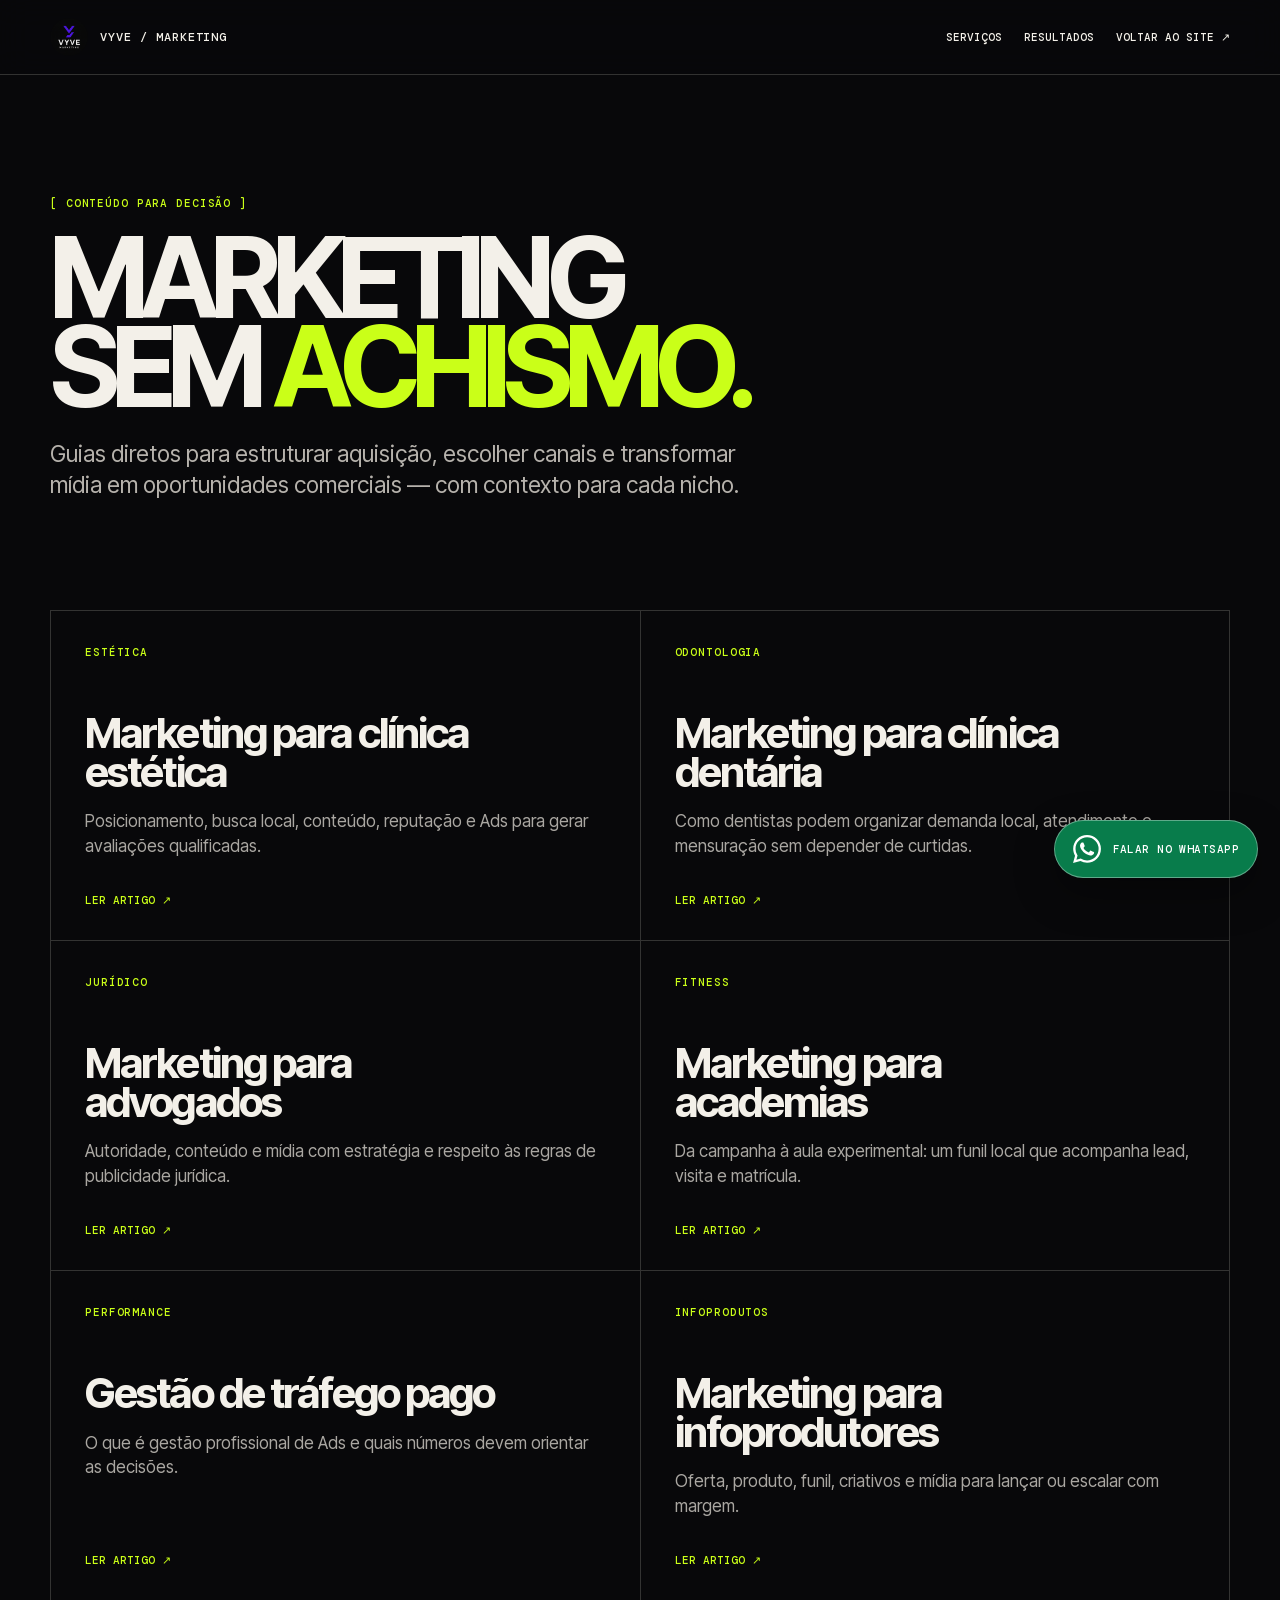
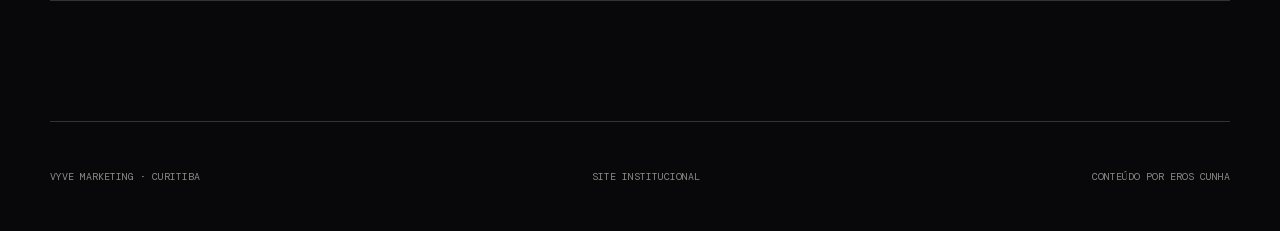
==== blog/index.html @ 0fe10451 "feat: redesign site and add niche content hub" ====
<!doctype html>
<html lang="pt-BR">
<head>
  <meta charset="utf-8">
  <meta name="viewport" content="width=device-width, initial-scale=1">
  <title>Marketing Digital e Tráfego Pago | Blog VYVE</title>
  <meta name="description" content="Guias de marketing digital e tráfego pago para clínicas, dentistas, advogados, academias e infoprodutores.">
  <link rel="canonical" href="https://vyvemarketing.github.io/vyve-marketing-site/blog/">
  <meta property="og:title" content="Conteúdos de marketing e performance | VYVE">
  <meta property="og:description" content="Estratégias práticas de aquisição, Ads, conteúdo e conversão para diferentes nichos.">
  <meta property="og:image" content="https://vyvemarketing.github.io/vyve-marketing-site/assets/generated/hero-ads-workstation.webp">
  <link rel="icon" type="image/png" href="../assets/brand/logo-vyve.png">
  <link rel="stylesheet" href="blog.css">
  <script type="application/ld+json">{"@context":"https://schema.org","@type":"CollectionPage","name":"Conteúdos de marketing e performance da VYVE","url":"https://vyvemarketing.github.io/vyve-marketing-site/blog/","publisher":{"@type":"Organization","name":"VYVE Marketing","url":"https://vyvemarketing.github.io/vyve-marketing-site/"}}</script>
</head>
<body>
  <a class="skip" href="#conteudo">Pular para o conteúdo</a>
  <header class="site-header"><nav class="site-nav shell" aria-label="Navegação do blog"><a class="brand" href="../"><img src="../assets/brand/logo-vyve.png" alt=""><span>VYVE / MARKETING</span></a><div class="site-nav-links"><a href="../#servicos">Serviços</a><a href="../#resultados">Resultados</a><a href="../">Voltar ao site ↗</a></div></nav></header>
  <main id="conteudo">
    <section class="blog-hero shell">
      <p class="eyebrow">[ CONTEÚDO PARA DECISÃO ]</p>
      <h1>MARKETING<br>SEM <i>ACHISMO.</i></h1>
      <p>Guias diretos para estruturar aquisição, escolher canais e transformar mídia em oportunidades comerciais — com contexto para cada nicho.</p>
    </section>
    <section class="post-grid shell" aria-label="Artigos">
      <a class="post-card" href="marketing-para-clinica-estetica.html"><span class="card-tag">Estética</span><h2>Marketing para clínica estética</h2><p>Posicionamento, busca local, conteúdo, reputação e Ads para gerar avaliações qualificadas.</p><b>Ler artigo ↗</b></a>
      <a class="post-card" href="marketing-para-clinica-dentaria.html"><span class="card-tag">Odontologia</span><h2>Marketing para clínica dentária</h2><p>Como dentistas podem organizar demanda local, atendimento e mensuração sem depender de curtidas.</p><b>Ler artigo ↗</b></a>
      <a class="post-card" href="marketing-para-advogados.html"><span class="card-tag">Jurídico</span><h2>Marketing para advogados</h2><p>Autoridade, conteúdo e mídia com estratégia e respeito às regras de publicidade jurídica.</p><b>Ler artigo ↗</b></a>
      <a class="post-card" href="marketing-para-academias.html"><span class="card-tag">Fitness</span><h2>Marketing para academias</h2><p>Da campanha à aula experimental: um funil local que acompanha lead, visita e matrícula.</p><b>Ler artigo ↗</b></a>
      <a class="post-card" href="gestao-de-trafego-pago.html"><span class="card-tag">Performance</span><h2>Gestão de tráfego pago</h2><p>O que é gestão profissional de Ads e quais números devem orientar as decisões.</p><b>Ler artigo ↗</b></a>
      <a class="post-card" href="marketing-para-infoprodutores.html"><span class="card-tag">Infoprodutos</span><h2>Marketing para infoprodutores</h2><p>Oferta, produto, funil, criativos e mídia para lançar ou escalar com margem.</p><b>Ler artigo ↗</b></a>
    </section>
  </main>
  <footer class="blog-footer shell"><span>VYVE Marketing · Curitiba</span><a href="../#conteudos">Site institucional</a><span>Conteúdo por Eros Cunha</span></footer>
  <a class="whatsapp-float" href="https://wa.me/5541996128878?text=Ol%C3%A1%2C%20li%20um%20conte%C3%BAdo%20da%20VYVE%20e%20quero%20conversar." target="_blank" rel="noopener" aria-label="Conversar com a VYVE pelo WhatsApp"><img src="../assets/platforms/whatsapp.svg" alt="" aria-hidden="true"><span>Falar no WhatsApp</span></a>
</body>
</html>
---- blog/blog.css ----
@font-face { font-family:"Inter Tight"; src:url("../assets/fonts/inter-tight-latin.woff2") format("woff2"); font-style:normal; font-weight:400 900; font-display:swap; }
@font-face { font-family:"Inter Tight"; src:url("../assets/fonts/inter-tight-italic-latin.woff2") format("woff2"); font-style:italic; font-weight:700; font-display:swap; }
@font-face { font-family:"DM Mono"; src:url("../assets/fonts/dm-mono-400-latin.woff2") format("woff2"); font-weight:400; font-display:swap; }
@font-face { font-family:"DM Mono"; src:url("../assets/fonts/dm-mono-500-latin.woff2") format("woff2"); font-weight:500; font-display:swap; }

:root { --ink:#08080a; --ink-2:#111115; --paper:#f3f0e9; --violet:#6f2bff; --lime:#caff18; --line:rgba(243,240,233,.18); --display:"Inter Tight",sans-serif; --mono:"DM Mono",monospace; }
* { box-sizing:border-box; }
html { scroll-behavior:smooth; }
body { margin:0; background:var(--ink); color:var(--paper); font-family:var(--display); }
img { display:block; max-width:100%; }
a { color:inherit; text-decoration:none; }
.shell { width:min(1180px,calc(100% - 48px)); margin-inline:auto; }
.skip { position:fixed; left:12px; top:-80px; z-index:100; padding:12px 16px; background:var(--lime); color:var(--ink); }
.skip:focus { top:12px; }
.site-header { position:sticky; z-index:50; top:0; border-bottom:1px solid var(--line); background:rgba(8,8,10,.9); backdrop-filter:blur(16px); }
.site-nav { min-height:74px; display:flex; align-items:center; justify-content:space-between; gap:24px; }
.brand { display:flex; align-items:center; gap:12px; font:500 12px/1 var(--mono); letter-spacing:.08em; }
.brand img { width:38px; height:38px; border-radius:50%; }
.site-nav-links { display:flex; align-items:center; gap:22px; font:500 11px/1 var(--mono); text-transform:uppercase; }
.site-nav-links a:hover { color:var(--lime); }
.blog-hero { padding-block:110px 86px; }
.eyebrow,.article-meta,.card-tag,.mini-label { color:var(--lime); font:500 11px/1.35 var(--mono); letter-spacing:.08em; text-transform:uppercase; }
.blog-hero h1,.article-hero h1 { max-width:1000px; margin:22px 0 28px; font-size:clamp(62px,8.7vw,126px); line-height:.8; letter-spacing:-.07em; }
.blog-hero h1 i,.article-hero h1 i { color:var(--lime); font-style:normal; }
.blog-hero > p:last-child { max-width:710px; color:#b6b2ac; font-size:23px; line-height:1.35; }
.post-grid { display:grid; grid-template-columns:repeat(2,1fr); margin-bottom:120px; border-top:1px solid var(--line); border-left:1px solid var(--line); }
.post-card { min-height:330px; padding:34px; display:flex; flex-direction:column; border-right:1px solid var(--line); border-bottom:1px solid var(--line); transition:background .25s ease,color .25s ease; }
.post-card:hover { background:var(--paper); color:var(--ink); }
.post-card h2 { max-width:430px; margin:54px 0 18px; font-size:42px; line-height:.92; letter-spacing:-.045em; }
.post-card p { max-width:520px; margin:0; color:#aaa7a2; font-size:17px; line-height:1.45; }
.post-card:hover p { color:#555; }
.post-card b { margin-top:auto; padding-top:28px; color:var(--lime); font:500 11px/1 var(--mono); text-transform:uppercase; }
.post-card:hover b { color:var(--violet); }
.article-hero { padding-block:105px 72px; }
.article-hero h1 { max-width:1080px; font-size:clamp(54px,7.7vw,108px); }
.article-deck { max-width:800px; margin:0 0 30px; color:#c4c0ba; font-size:24px; line-height:1.35; }
.article-meta { color:#8e8a84; }
.article-layout { display:grid; grid-template-columns:minmax(0,1fr) 280px; gap:38px; align-items:start; margin-bottom:120px; }
.article-content { padding:clamp(30px,5vw,72px); background:var(--paper); color:var(--ink); }
.article-content .lead { margin-top:0; font-size:25px; line-height:1.35; font-weight:700; }
.article-content h2 { margin:64px 0 18px; font-size:clamp(37px,4.5vw,59px); line-height:.95; letter-spacing:-.045em; }
.article-content h3 { margin:38px 0 12px; font-size:28px; letter-spacing:-.025em; }
.article-content p,.article-content li { font-size:18px; line-height:1.65; }
.article-content ul,.article-content ol { padding-left:24px; }
.article-content li + li { margin-top:10px; }
.article-content a { color:#5416d6; text-decoration:underline; text-underline-offset:3px; }
.callout { margin:42px 0; padding:24px; border-left:5px solid var(--violet); background:#e8e3d9; }
.callout strong { display:block; margin-bottom:8px; font:500 11px/1 var(--mono); text-transform:uppercase; }
.checklist { list-style:none; padding:0 !important; }
.checklist li { padding:13px 0; border-bottom:1px solid rgba(8,8,10,.17); }
.checklist li:before { content:"✓"; margin-right:12px; color:#5416d6; font-weight:900; }
.article-sources { margin-top:64px; padding-top:25px; border-top:1px solid rgba(8,8,10,.22); }
.article-sources h2 { margin:0 0 15px; font-size:23px; }
.article-sources li,.article-sources p { font-size:14px; line-height:1.5; }
.article-aside { position:sticky; top:104px; padding:26px; border:1px solid var(--line); }
.article-aside h2 { margin:18px 0 14px; font-size:32px; line-height:.95; }
.article-aside p { color:#aaa7a2; line-height:1.45; }
.article-aside a { display:flex; justify-content:space-between; gap:20px; margin-top:24px; padding:15px; background:var(--violet); box-shadow:5px 5px 0 var(--lime); font:500 11px/1 var(--mono); text-transform:uppercase; }
.related { margin-top:28px; padding-top:22px; border-top:1px solid var(--line); }
.related a { display:block; margin:0; padding:11px 0; background:none; box-shadow:none; border-bottom:1px solid var(--line); color:#c7c3bc; line-height:1.3; text-transform:none; }
.blog-footer { min-height:110px; display:flex; align-items:center; justify-content:space-between; gap:24px; border-top:1px solid var(--line); color:#8e8a84; font:400 10px/1.4 var(--mono); text-transform:uppercase; }
.whatsapp-float { position:fixed; z-index:90; right:22px; bottom:22px; min-height:58px; display:flex; align-items:center; gap:12px; padding:13px 18px; border:1px solid rgba(255,255,255,.35); border-radius:999px; background:#087c4b; color:white; box-shadow:0 15px 40px rgba(0,0,0,.35); font:500 11px/1 var(--mono); letter-spacing:.04em; text-transform:uppercase; }
.whatsapp-float img { width:28px; height:28px; }
.whatsapp-float:focus-visible { outline:3px solid var(--lime); outline-offset:4px; }

@media (max-width:820px) {
  .site-nav-links a:not(:last-child) { display:none; }
  .post-grid,.article-layout { grid-template-columns:1fr; }
  .article-aside { position:static; }
}

@media (max-width:560px) {
  .shell { width:calc(100% - 28px); }
  .brand span { display:none; }
  .blog-hero,.article-hero { padding-block:80px 54px; }
  .blog-hero h1,.article-hero h1 { font-size:clamp(50px,15vw,70px); }
  .blog-hero > p:last-child,.article-deck { font-size:19px; }
  .post-card { min-height:290px; padding:25px; }
  .post-card h2 { font-size:36px; }
  .article-content { padding:30px 23px; }
  .article-content .lead { font-size:21px; }
  .article-content p,.article-content li { font-size:17px; }
  .blog-footer { padding-block:28px; align-items:flex-start; flex-direction:column; }
  .whatsapp-float { right:14px; bottom:14px; width:58px; min-height:58px; padding:14px; justify-content:center; }
  .whatsapp-float span { position:absolute; width:1px; height:1px; padding:0; margin:-1px; overflow:hidden; clip:rect(0 0 0 0); white-space:nowrap; border:0; }
}

@media (prefers-reduced-motion:reduce) { html { scroll-behavior:auto; } }
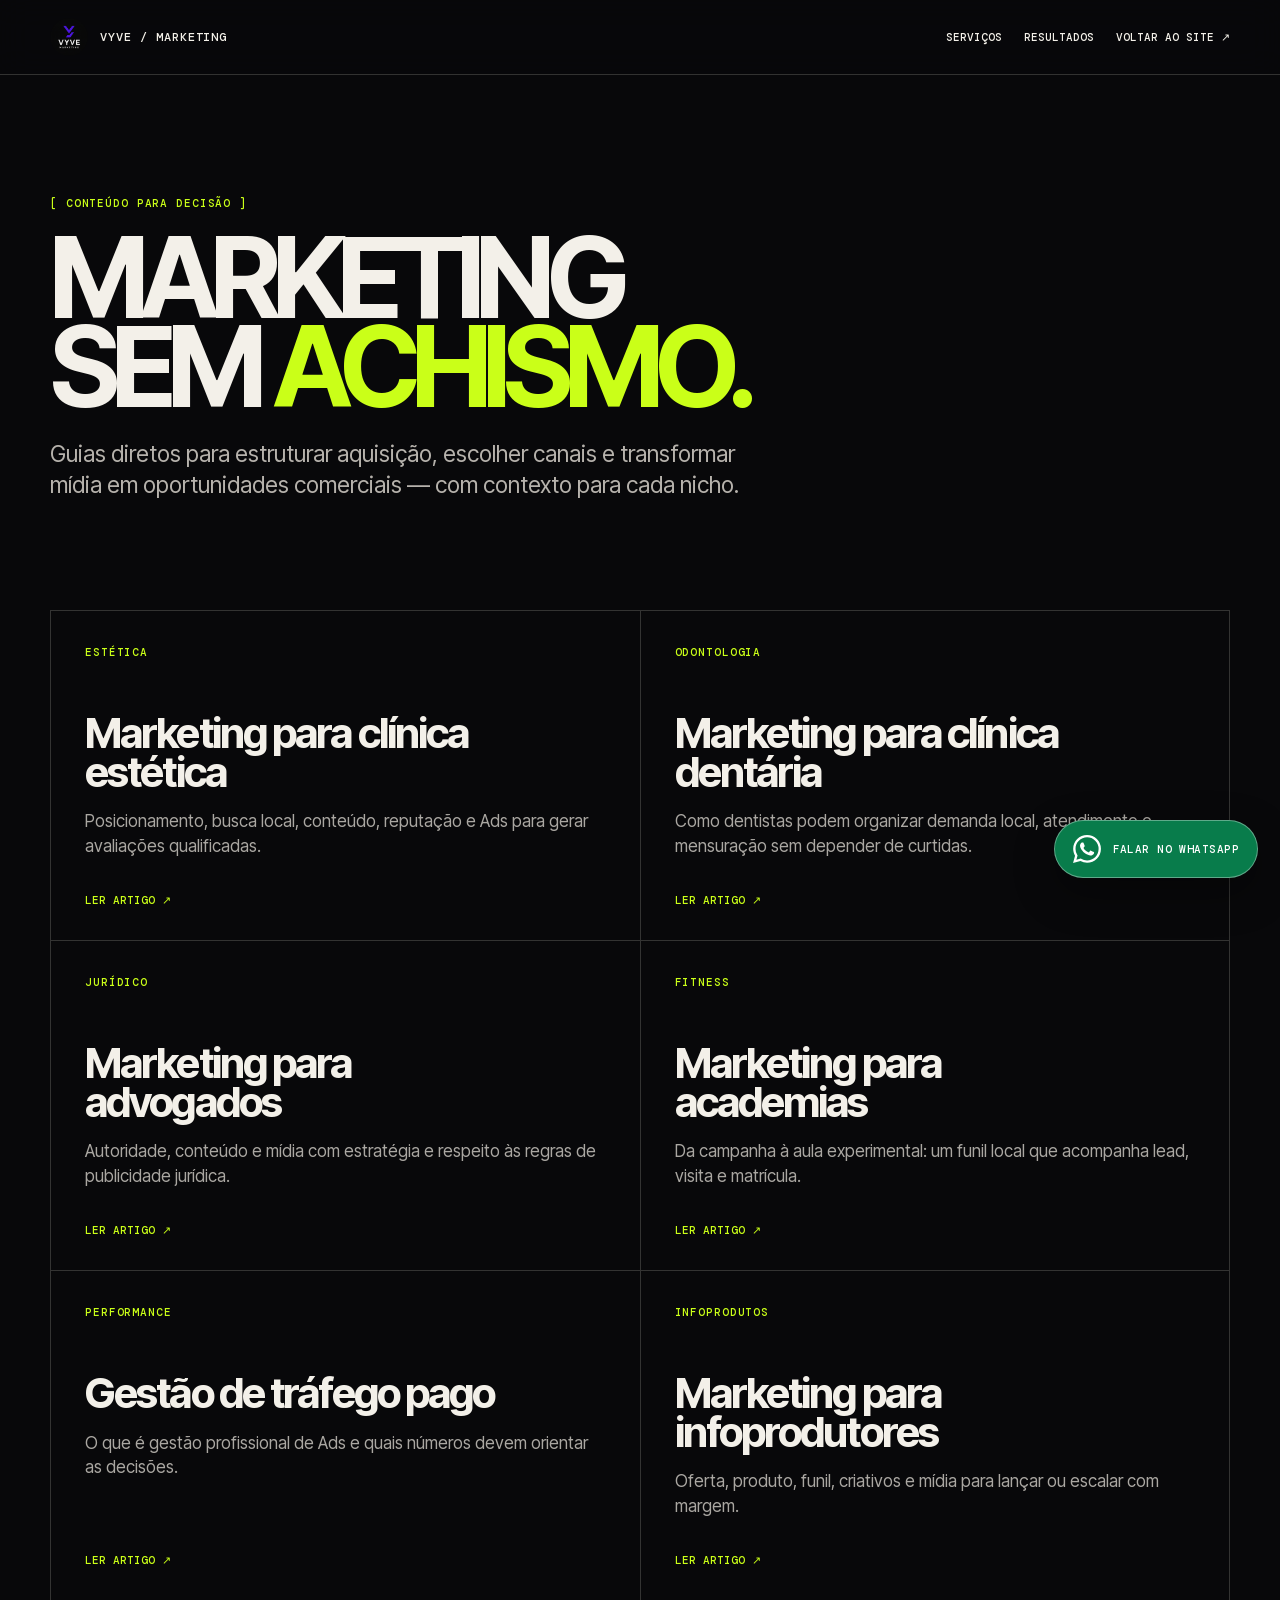
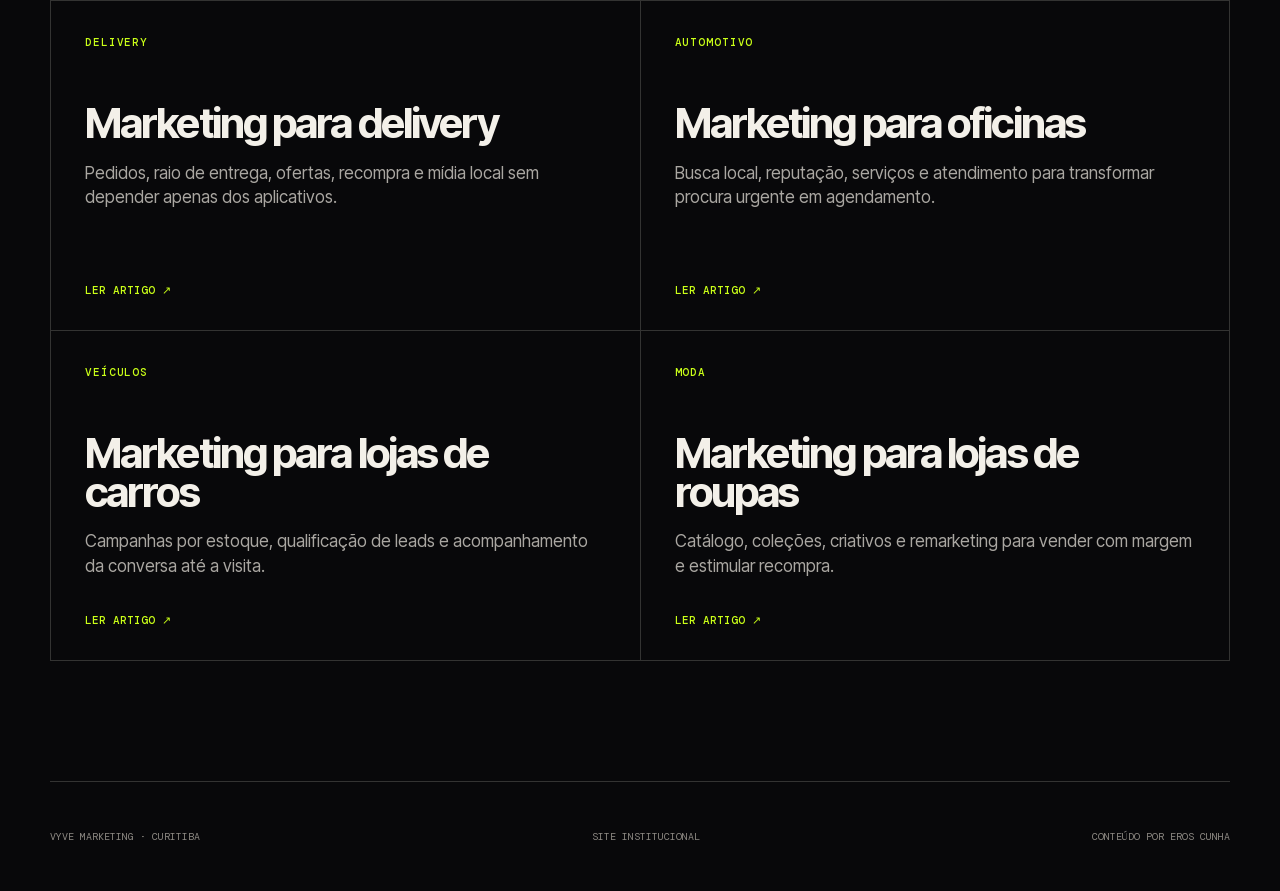
==== commit 97e598e0: "feat: add four niche guides and managed spend" ====
--- a/blog/index.html
+++ b/blog/index.html
@@ -4,7 +4,7 @@
   <meta charset="utf-8">
   <meta name="viewport" content="width=device-width, initial-scale=1">
   <title>Marketing Digital e Tráfego Pago | Blog VYVE</title>
-  <meta name="description" content="Guias de marketing digital e tráfego pago para clínicas, dentistas, advogados, academias e infoprodutores.">
+  <meta name="description" content="Guias de marketing e tráfego pago para clínicas, delivery, oficinas, lojas de carros, moda, academias, advogados e infoprodutores.">
   <link rel="canonical" href="https://vyvemarketing.github.io/vyve-marketing-site/blog/">
   <meta property="og:title" content="Conteúdos de marketing e performance | VYVE">
   <meta property="og:description" content="Estratégias práticas de aquisição, Ads, conteúdo e conversão para diferentes nichos.">
@@ -29,6 +29,10 @@
       <a class="post-card" href="marketing-para-academias.html"><span class="card-tag">Fitness</span><h2>Marketing para academias</h2><p>Da campanha à aula experimental: um funil local que acompanha lead, visita e matrícula.</p><b>Ler artigo ↗</b></a>
       <a class="post-card" href="gestao-de-trafego-pago.html"><span class="card-tag">Performance</span><h2>Gestão de tráfego pago</h2><p>O que é gestão profissional de Ads e quais números devem orientar as decisões.</p><b>Ler artigo ↗</b></a>
       <a class="post-card" href="marketing-para-infoprodutores.html"><span class="card-tag">Infoprodutos</span><h2>Marketing para infoprodutores</h2><p>Oferta, produto, funil, criativos e mídia para lançar ou escalar com margem.</p><b>Ler artigo ↗</b></a>
+      <a class="post-card" href="marketing-para-delivery.html"><span class="card-tag">Delivery</span><h2>Marketing para delivery</h2><p>Pedidos, raio de entrega, ofertas, recompra e mídia local sem depender apenas dos aplicativos.</p><b>Ler artigo ↗</b></a>
+      <a class="post-card" href="marketing-para-oficinas.html"><span class="card-tag">Automotivo</span><h2>Marketing para oficinas</h2><p>Busca local, reputação, serviços e atendimento para transformar procura urgente em agendamento.</p><b>Ler artigo ↗</b></a>
+      <a class="post-card" href="marketing-para-lojas-de-carros.html"><span class="card-tag">Veículos</span><h2>Marketing para lojas de carros</h2><p>Campanhas por estoque, qualificação de leads e acompanhamento da conversa até a visita.</p><b>Ler artigo ↗</b></a>
+      <a class="post-card" href="marketing-para-lojas-de-roupas.html"><span class="card-tag">Moda</span><h2>Marketing para lojas de roupas</h2><p>Catálogo, coleções, criativos e remarketing para vender com margem e estimular recompra.</p><b>Ler artigo ↗</b></a>
     </section>
   </main>
   <footer class="blog-footer shell"><span>VYVE Marketing · Curitiba</span><a href="../#conteudos">Site institucional</a><span>Conteúdo por Eros Cunha</span></footer>
